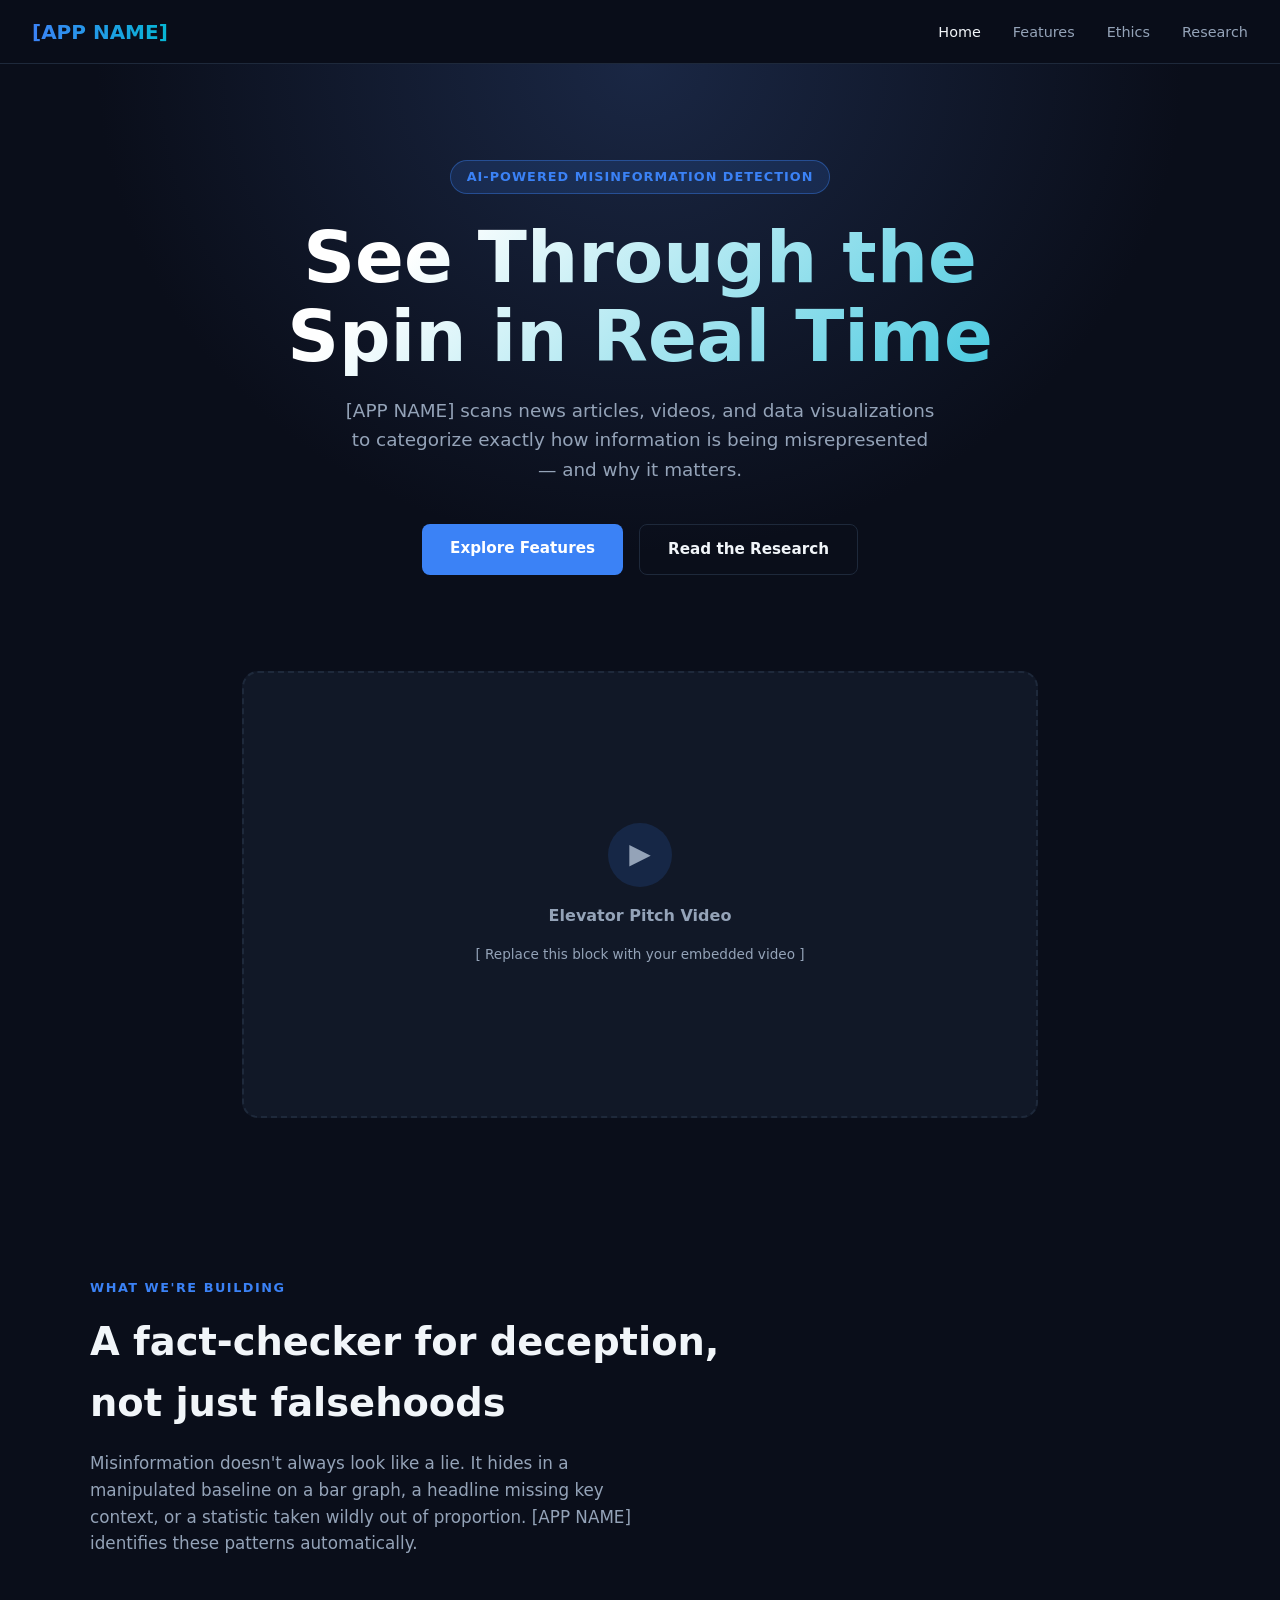
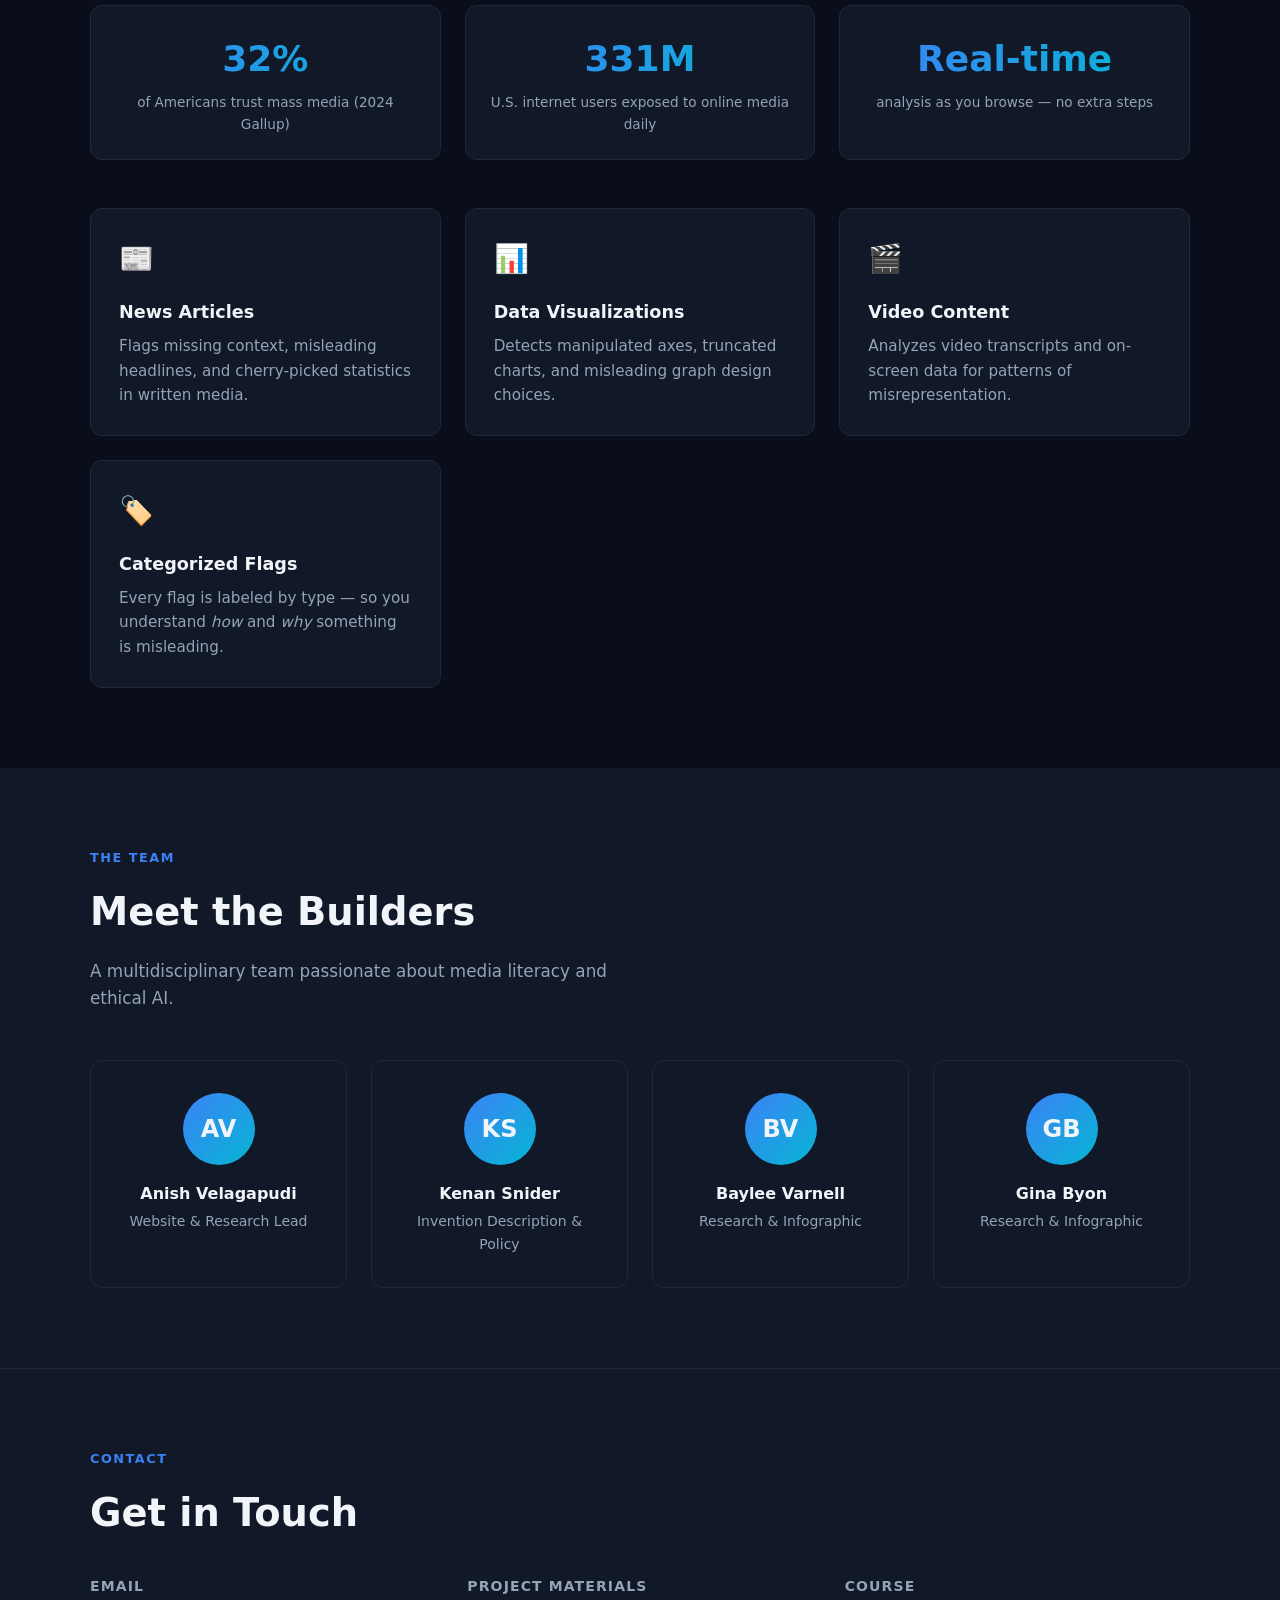
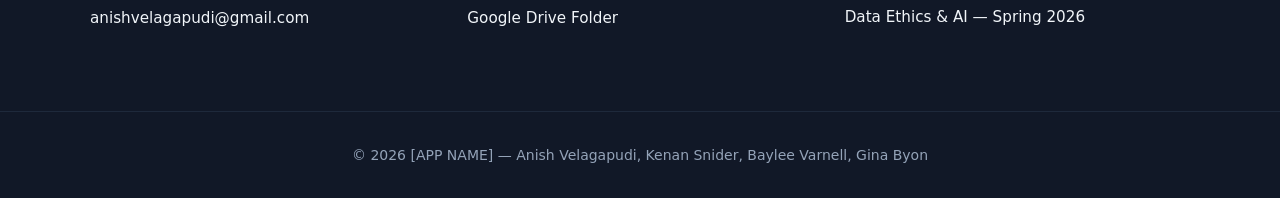
==== index.html @ 16d5914a "first commit" ====
<!DOCTYPE html>
<html lang="en">
<head>
  <meta charset="UTF-8" />
  <meta name="viewport" content="width=device-width, initial-scale=1.0" />
  <title>[APP NAME] — AI-Powered Misinformation Detection</title>
  <link rel="stylesheet" href="style.css" />
</head>
<body>

  <nav>
    <a href="index.html" class="nav-logo">[APP NAME]</a>
    <ul class="nav-links">
      <li><a href="index.html" class="active">Home</a></li>
      <li><a href="features.html">Features</a></li>
      <li><a href="ethics.html">Ethics</a></li>
      <li><a href="research.html">Research</a></li>
    </ul>
  </nav>

  <!-- HERO -->
  <section class="hero">
    <div class="hero-badge">AI-Powered Misinformation Detection</div>
    <h1>See Through the<br>Spin in Real Time</h1>
    <p>
      [APP NAME] scans news articles, videos, and data visualizations to
      categorize exactly how information is being misrepresented — and why it matters.
    </p>
    <div class="btn-group">
      <a href="features.html" class="btn btn-primary">Explore Features</a>
      <a href="research.html" class="btn btn-secondary">Read the Research</a>
    </div>
  </section>

  <!-- ELEVATOR PITCH VIDEO -->
  <div class="video-section">
    <div class="video-placeholder">
      <div class="play-icon">▶</div>
      <p style="font-weight:600;">Elevator Pitch Video</p>
      <p style="font-size:0.85rem;">[ Replace this block with your embedded video ]</p>
    </div>
  </div>

  <!-- PRODUCT DESCRIPTION -->
  <section>
    <div class="section-inner">
      <p class="section-label">What We're Building</p>
      <h2 class="section-title">A fact-checker for deception,<br>not just falsehoods</h2>
      <p class="section-desc">
        Misinformation doesn't always look like a lie. It hides in a manipulated
        baseline on a bar graph, a headline missing key context, or a statistic taken
        wildly out of proportion. [APP NAME] identifies these patterns automatically.
      </p>

      <div class="stats-row">
        <div class="stat-box">
          <div class="stat-num">32%</div>
          <div class="stat-label">of Americans trust mass media (2024 Gallup)</div>
        </div>
        <div class="stat-box">
          <div class="stat-num">331M</div>
          <div class="stat-label">U.S. internet users exposed to online media daily</div>
        </div>
        <div class="stat-box">
          <div class="stat-num">Real-time</div>
          <div class="stat-label">analysis as you browse — no extra steps</div>
        </div>
      </div>

      <div class="card-grid">
        <div class="card">
          <div class="card-icon">📰</div>
          <h3>News Articles</h3>
          <p>Flags missing context, misleading headlines, and cherry-picked statistics in written media.</p>
        </div>
        <div class="card">
          <div class="card-icon">📊</div>
          <h3>Data Visualizations</h3>
          <p>Detects manipulated axes, truncated charts, and misleading graph design choices.</p>
        </div>
        <div class="card">
          <div class="card-icon">🎬</div>
          <h3>Video Content</h3>
          <p>Analyzes video transcripts and on-screen data for patterns of misrepresentation.</p>
        </div>
        <div class="card">
          <div class="card-icon">🏷️</div>
          <h3>Categorized Flags</h3>
          <p>Every flag is labeled by type — so you understand <em>how</em> and <em>why</em> something is misleading.</p>
        </div>
      </div>
    </div>
  </section>

  <!-- TEAM BIOS -->
  <section class="alt-bg">
    <div class="section-inner">
      <p class="section-label">The Team</p>
      <h2 class="section-title">Meet the Builders</h2>
      <p class="section-desc">A multidisciplinary team passionate about media literacy and ethical AI.</p>

      <div class="team-grid">
        <div class="team-card">
          <div class="avatar">AV</div>
          <h3>Anish Velagapudi</h3>
          <p>Website &amp; Research Lead</p>
        </div>
        <div class="team-card">
          <div class="avatar">KS</div>
          <h3>Kenan Snider</h3>
          <p>Invention Description &amp; Policy</p>
        </div>
        <div class="team-card">
          <div class="avatar">BV</div>
          <h3>Baylee Varnell</h3>
          <p>Research &amp; Infographic</p>
        </div>
        <div class="team-card">
          <div class="avatar">GB</div>
          <h3>Gina Byon</h3>
          <p>Research &amp; Infographic</p>
        </div>
      </div>
    </div>
  </section>

  <!-- CONTACT -->
  <section class="contact-section">
    <div class="section-inner">
      <p class="section-label">Contact</p>
      <h2 class="section-title">Get in Touch</h2>
      <div class="contact-grid">
        <div class="contact-item">
          <h4>Email</h4>
          <a href="mailto:anishvelagapudi@gmail.com">anishvelagapudi@gmail.com</a>
        </div>
        <div class="contact-item">
          <h4>Project Materials</h4>
          <a href="https://drive.google.com/drive/folders/1Ko9loLtpDQVarkjyi6mzaonYxxAUZ8Cl?usp=sharing" target="_blank">Google Drive Folder</a>
        </div>
        <div class="contact-item">
          <h4>Course</h4>
          <p>Data Ethics &amp; AI — Spring 2026</p>
        </div>
      </div>
    </div>
  </section>

  <footer>
    <p>&copy; 2026 [APP NAME] — Anish Velagapudi, Kenan Snider, Baylee Varnell, Gina Byon</p>
  </footer>

</body>
</html>
---- style.css ----
* {
  margin: 0;
  padding: 0;
  box-sizing: border-box;
}

:root {
  --bg: #0a0e1a;
  --surface: #111827;
  --surface2: #1e2a3a;
  --accent: #3b82f6;
  --accent2: #06b6d4;
  --text: #f1f5f9;
  --muted: #94a3b8;
  --border: #1e293b;
}

body {
  font-family: 'Segoe UI', system-ui, -apple-system, sans-serif;
  background: var(--bg);
  color: var(--text);
  line-height: 1.6;
}

/* NAV */
nav {
  position: sticky;
  top: 0;
  z-index: 100;
  background: rgba(10, 14, 26, 0.92);
  backdrop-filter: blur(12px);
  border-bottom: 1px solid var(--border);
  display: flex;
  align-items: center;
  justify-content: space-between;
  padding: 0 2rem;
  height: 64px;
}

.nav-logo {
  font-size: 1.25rem;
  font-weight: 700;
  background: linear-gradient(90deg, var(--accent), var(--accent2));
  -webkit-background-clip: text;
  -webkit-text-fill-color: transparent;
  background-clip: text;
  text-decoration: none;
}

.nav-links {
  display: flex;
  gap: 2rem;
  list-style: none;
}

.nav-links a {
  color: var(--muted);
  text-decoration: none;
  font-size: 0.9rem;
  transition: color 0.2s;
}

.nav-links a:hover,
.nav-links a.active {
  color: var(--text);
}

/* HERO */
.hero {
  text-align: center;
  padding: 6rem 2rem 4rem;
  background: radial-gradient(ellipse at top, #1a2744 0%, var(--bg) 60%);
}

.hero-badge {
  display: inline-block;
  background: rgba(59, 130, 246, 0.15);
  border: 1px solid rgba(59, 130, 246, 0.4);
  color: var(--accent);
  font-size: 0.8rem;
  font-weight: 600;
  letter-spacing: 0.08em;
  text-transform: uppercase;
  padding: 0.35rem 1rem;
  border-radius: 99px;
  margin-bottom: 1.5rem;
}

.hero h1 {
  font-size: clamp(2.5rem, 6vw, 4.5rem);
  font-weight: 800;
  line-height: 1.1;
  margin-bottom: 1.25rem;
  background: linear-gradient(135deg, #fff 30%, var(--accent2));
  -webkit-background-clip: text;
  -webkit-text-fill-color: transparent;
  background-clip: text;
}

.hero p {
  font-size: 1.15rem;
  color: var(--muted);
  max-width: 600px;
  margin: 0 auto 2.5rem;
}

.btn-group {
  display: flex;
  gap: 1rem;
  justify-content: center;
  flex-wrap: wrap;
}

.btn {
  display: inline-block;
  padding: 0.75rem 1.75rem;
  border-radius: 8px;
  font-weight: 600;
  font-size: 0.95rem;
  text-decoration: none;
  transition: all 0.2s;
}

.btn-primary {
  background: var(--accent);
  color: #fff;
}

.btn-primary:hover {
  background: #2563eb;
  transform: translateY(-1px);
}

.btn-secondary {
  background: transparent;
  color: var(--text);
  border: 1px solid var(--border);
}

.btn-secondary:hover {
  border-color: var(--accent);
  color: var(--accent);
}

/* VIDEO PLACEHOLDER */
.video-section {
  max-width: 860px;
  margin: 0 auto;
  padding: 2rem 2rem 5rem;
}

.video-placeholder {
  width: 100%;
  aspect-ratio: 16/9;
  background: var(--surface);
  border: 2px dashed var(--border);
  border-radius: 16px;
  display: flex;
  flex-direction: column;
  align-items: center;
  justify-content: center;
  gap: 1rem;
  color: var(--muted);
}

.video-placeholder .play-icon {
  width: 64px;
  height: 64px;
  background: rgba(59, 130, 246, 0.15);
  border-radius: 50%;
  display: flex;
  align-items: center;
  justify-content: center;
  font-size: 1.75rem;
}

/* SECTIONS */
section {
  padding: 5rem 2rem;
}

.section-inner {
  max-width: 1100px;
  margin: 0 auto;
}

.section-label {
  font-size: 0.8rem;
  font-weight: 700;
  letter-spacing: 0.12em;
  text-transform: uppercase;
  color: var(--accent);
  margin-bottom: 0.75rem;
}

.section-title {
  font-size: clamp(1.75rem, 3vw, 2.5rem);
  font-weight: 700;
  margin-bottom: 1rem;
}

.section-desc {
  color: var(--muted);
  max-width: 560px;
  margin-bottom: 3rem;
  font-size: 1.05rem;
}

/* CARDS */
.card-grid {
  display: grid;
  grid-template-columns: repeat(auto-fit, minmax(280px, 1fr));
  gap: 1.5rem;
}

.card {
  background: var(--surface);
  border: 1px solid var(--border);
  border-radius: 12px;
  padding: 1.75rem;
  transition: border-color 0.2s, transform 0.2s;
}

.card:hover {
  border-color: var(--accent);
  transform: translateY(-2px);
}

.card-icon {
  font-size: 1.75rem;
  margin-bottom: 1rem;
}

.card h3 {
  font-size: 1.1rem;
  font-weight: 600;
  margin-bottom: 0.5rem;
}

.card p {
  color: var(--muted);
  font-size: 0.95rem;
}

/* TEAM */
.team-grid {
  display: grid;
  grid-template-columns: repeat(auto-fit, minmax(220px, 1fr));
  gap: 1.5rem;
}

.team-card {
  background: var(--surface);
  border: 1px solid var(--border);
  border-radius: 12px;
  padding: 2rem 1.5rem;
  text-align: center;
}

.avatar {
  width: 72px;
  height: 72px;
  border-radius: 50%;
  background: linear-gradient(135deg, var(--accent), var(--accent2));
  display: flex;
  align-items: center;
  justify-content: center;
  font-size: 1.5rem;
  font-weight: 700;
  margin: 0 auto 1rem;
}

.team-card h3 {
  font-size: 1rem;
  font-weight: 600;
  margin-bottom: 0.25rem;
}

.team-card p {
  color: var(--muted);
  font-size: 0.875rem;
}

/* CONTACT */
.contact-section {
  background: var(--surface);
  border-top: 1px solid var(--border);
}

.contact-grid {
  display: grid;
  grid-template-columns: repeat(auto-fit, minmax(240px, 1fr));
  gap: 2rem;
  margin-top: 2rem;
}

.contact-item h4 {
  font-size: 0.875rem;
  font-weight: 600;
  color: var(--muted);
  text-transform: uppercase;
  letter-spacing: 0.08em;
  margin-bottom: 0.5rem;
}

.contact-item p,
.contact-item a {
  color: var(--text);
  text-decoration: none;
  font-size: 0.95rem;
}

.contact-item a:hover {
  color: var(--accent);
}

/* ALTERNATING SECTIONS */
.alt-bg {
  background: var(--surface);
}

/* PAGE HEADERS */
.page-header {
  padding: 5rem 2rem 3rem;
  background: radial-gradient(ellipse at top, #1a2744 0%, var(--bg) 60%);
  text-align: center;
}

.page-header h1 {
  font-size: clamp(2rem, 4vw, 3rem);
  font-weight: 800;
  margin-bottom: 1rem;
}

.page-header p {
  color: var(--muted);
  max-width: 540px;
  margin: 0 auto;
  font-size: 1.05rem;
}

/* FAQ */
.faq-list {
  display: flex;
  flex-direction: column;
  gap: 1rem;
  max-width: 760px;
}

.faq-item {
  background: var(--surface);
  border: 1px solid var(--border);
  border-radius: 10px;
  padding: 1.5rem;
}

.faq-item h4 {
  font-size: 1rem;
  font-weight: 600;
  margin-bottom: 0.5rem;
}

.faq-item p {
  color: var(--muted);
  font-size: 0.95rem;
}

/* HOW IT WORKS */
.steps {
  display: flex;
  flex-direction: column;
  gap: 1.5rem;
  max-width: 700px;
}

.step {
  display: flex;
  gap: 1.5rem;
  align-items: flex-start;
}

.step-num {
  flex-shrink: 0;
  width: 40px;
  height: 40px;
  border-radius: 50%;
  background: linear-gradient(135deg, var(--accent), var(--accent2));
  display: flex;
  align-items: center;
  justify-content: center;
  font-weight: 700;
  font-size: 0.9rem;
}

.step-content h4 {
  font-size: 1rem;
  font-weight: 600;
  margin-bottom: 0.25rem;
}

.step-content p {
  color: var(--muted);
  font-size: 0.95rem;
}

/* ETHICS */
.ethics-block {
  background: var(--surface);
  border: 1px solid var(--border);
  border-radius: 12px;
  padding: 2rem;
  margin-bottom: 1.5rem;
}

.ethics-block h3 {
  font-size: 1.15rem;
  font-weight: 600;
  margin-bottom: 0.75rem;
}

.ethics-block p {
  color: var(--muted);
  font-size: 0.95rem;
  line-height: 1.7;
}

/* RESEARCH */
.research-content {
  max-width: 800px;
}

.research-content h2 {
  font-size: 1.4rem;
  font-weight: 700;
  margin: 2.5rem 0 0.75rem;
  color: var(--accent2);
}

.research-content h2:first-child {
  margin-top: 0;
}

.research-content p {
  color: var(--muted);
  font-size: 0.975rem;
  line-height: 1.8;
  margin-bottom: 1rem;
}

.research-content a {
  color: var(--accent);
  text-decoration: underline;
}

.research-content .finding-label {
  font-size: 0.75rem;
  font-weight: 700;
  letter-spacing: 0.1em;
  text-transform: uppercase;
  color: var(--accent);
  margin-bottom: 0.4rem;
}

.sources-list {
  list-style: none;
  display: flex;
  flex-direction: column;
  gap: 0.75rem;
}

.sources-list li a {
  color: var(--accent);
  text-decoration: underline;
  font-size: 0.9rem;
  word-break: break-all;
}

/* STAT HIGHLIGHTS */
.stats-row {
  display: grid;
  grid-template-columns: repeat(auto-fit, minmax(180px, 1fr));
  gap: 1.5rem;
  margin: 3rem 0;
}

.stat-box {
  background: var(--surface);
  border: 1px solid var(--border);
  border-radius: 12px;
  padding: 1.5rem;
  text-align: center;
}

.stat-box .stat-num {
  font-size: 2.25rem;
  font-weight: 800;
  background: linear-gradient(90deg, var(--accent), var(--accent2));
  -webkit-background-clip: text;
  -webkit-text-fill-color: transparent;
  background-clip: text;
}

.stat-box .stat-label {
  font-size: 0.85rem;
  color: var(--muted);
  margin-top: 0.25rem;
}

/* FOOTER */
footer {
  background: var(--surface);
  border-top: 1px solid var(--border);
  padding: 2rem;
  text-align: center;
  color: var(--muted);
  font-size: 0.875rem;
}
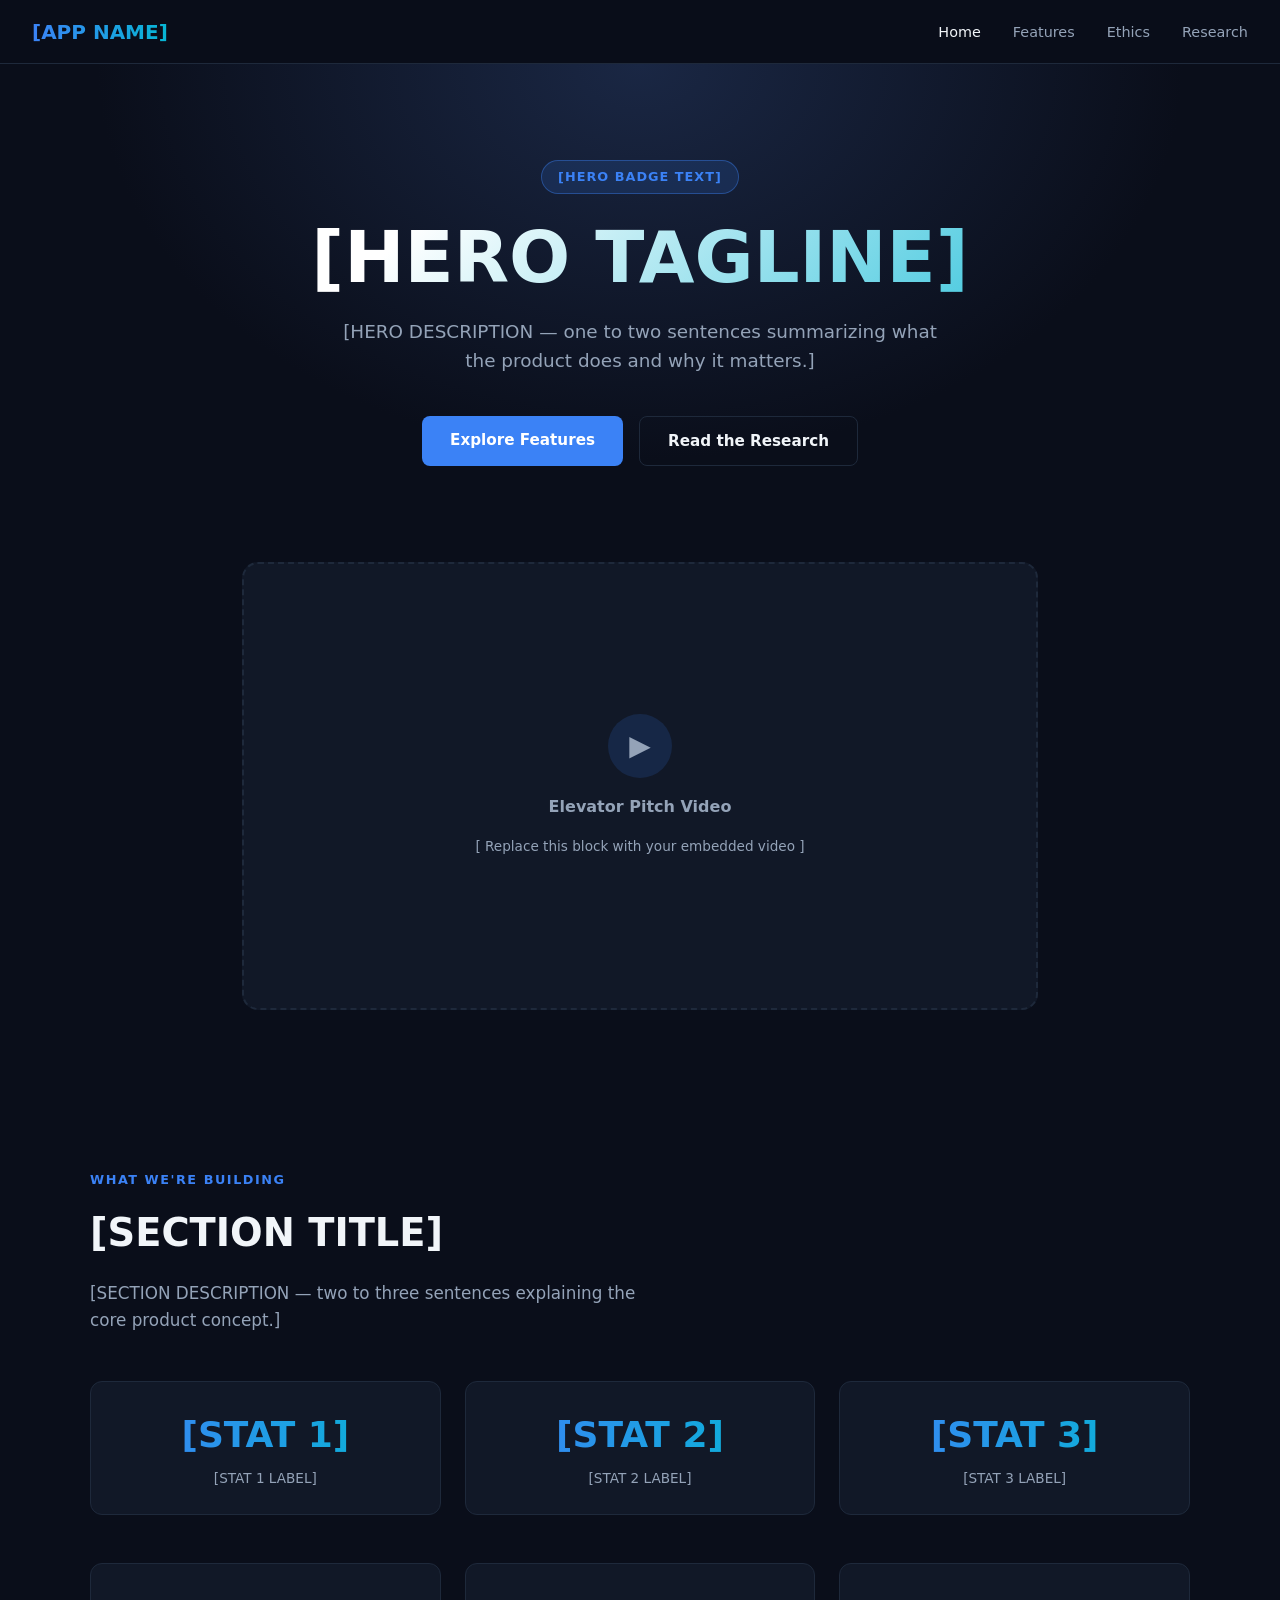
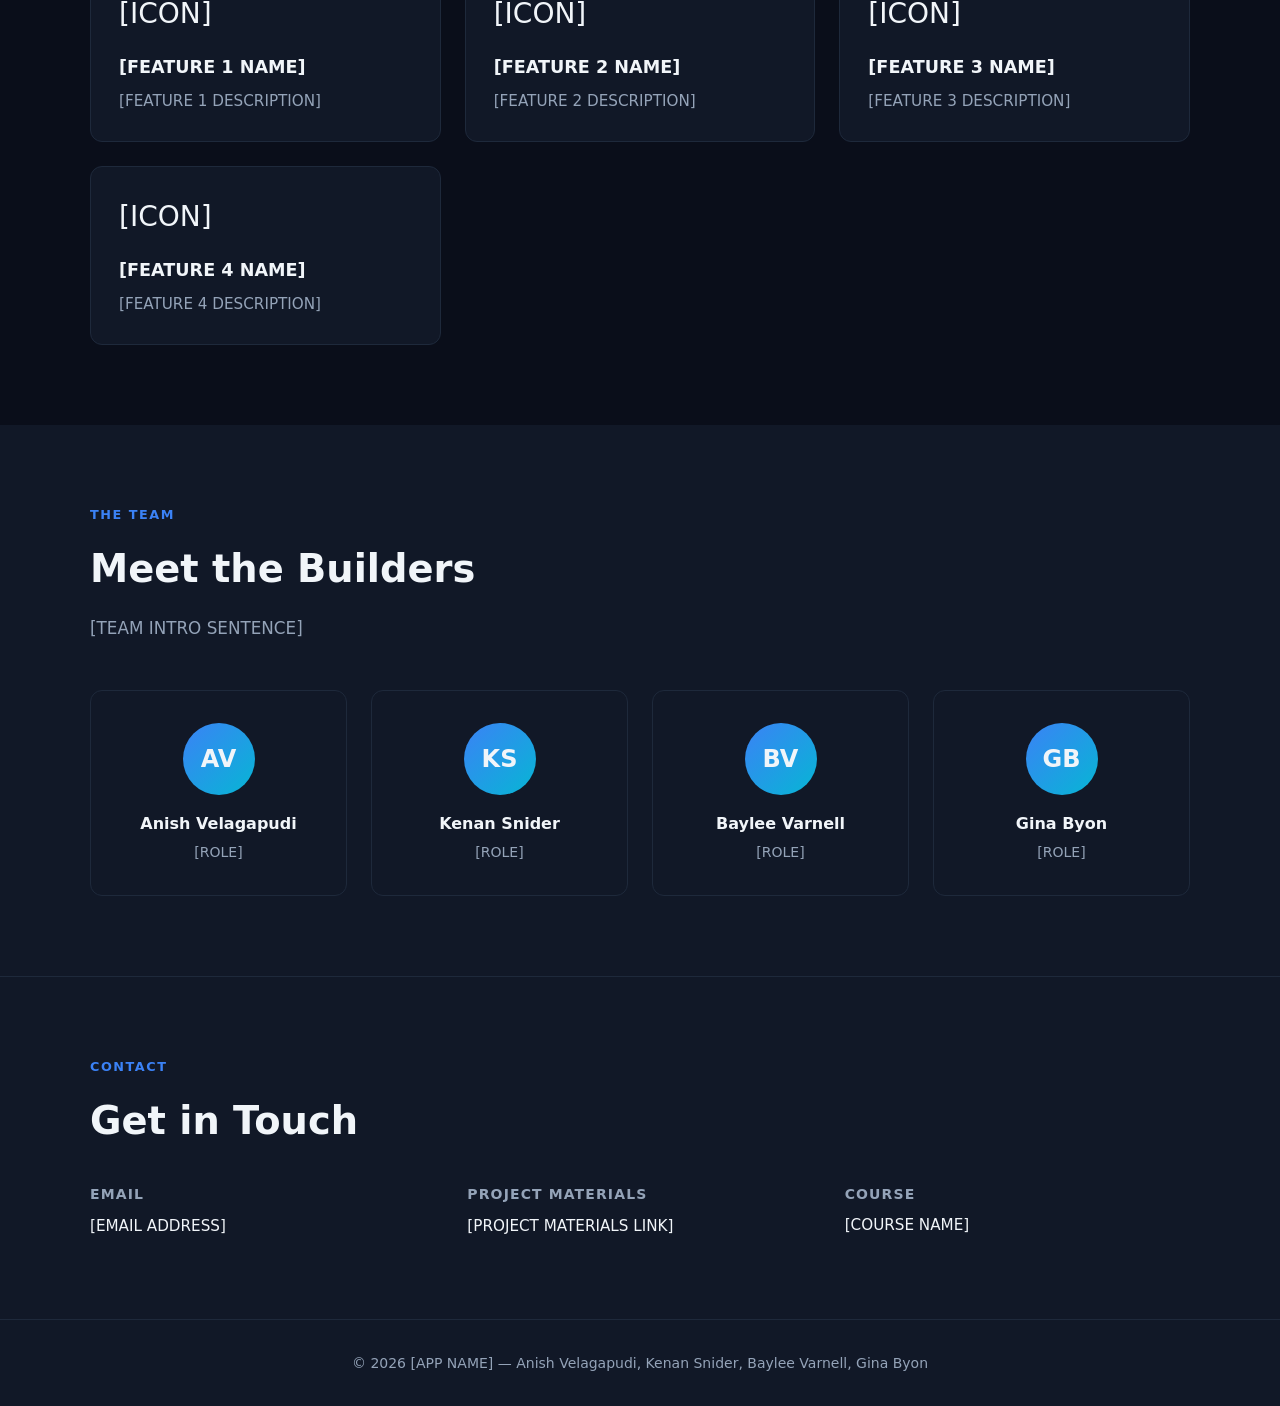
==== commit c4cdc8f4: "Claude Code filled out everything so new commit with it undone" ====
--- a/index.html
+++ b/index.html
@@ -20,12 +20,9 @@
 
   <!-- HERO -->
   <section class="hero">
-    <div class="hero-badge">AI-Powered Misinformation Detection</div>
-    <h1>See Through the<br>Spin in Real Time</h1>
-    <p>
-      [APP NAME] scans news articles, videos, and data visualizations to
-      categorize exactly how information is being misrepresented — and why it matters.
-    </p>
+    <div class="hero-badge">[HERO BADGE TEXT]</div>
+    <h1>[HERO TAGLINE]</h1>
+    <p>[HERO DESCRIPTION — one to two sentences summarizing what the product does and why it matters.]</p>
     <div class="btn-group">
       <a href="features.html" class="btn btn-primary">Explore Features</a>
       <a href="research.html" class="btn btn-secondary">Read the Research</a>
@@ -45,48 +42,46 @@
   <section>
     <div class="section-inner">
       <p class="section-label">What We're Building</p>
-      <h2 class="section-title">A fact-checker for deception,<br>not just falsehoods</h2>
+      <h2 class="section-title">[SECTION TITLE]</h2>
       <p class="section-desc">
-        Misinformation doesn't always look like a lie. It hides in a manipulated
-        baseline on a bar graph, a headline missing key context, or a statistic taken
-        wildly out of proportion. [APP NAME] identifies these patterns automatically.
+        [SECTION DESCRIPTION — two to three sentences explaining the core product concept.]
       </p>
 
       <div class="stats-row">
         <div class="stat-box">
-          <div class="stat-num">32%</div>
-          <div class="stat-label">of Americans trust mass media (2024 Gallup)</div>
+          <div class="stat-num">[STAT 1]</div>
+          <div class="stat-label">[STAT 1 LABEL]</div>
         </div>
         <div class="stat-box">
-          <div class="stat-num">331M</div>
-          <div class="stat-label">U.S. internet users exposed to online media daily</div>
+          <div class="stat-num">[STAT 2]</div>
+          <div class="stat-label">[STAT 2 LABEL]</div>
         </div>
         <div class="stat-box">
-          <div class="stat-num">Real-time</div>
-          <div class="stat-label">analysis as you browse — no extra steps</div>
+          <div class="stat-num">[STAT 3]</div>
+          <div class="stat-label">[STAT 3 LABEL]</div>
         </div>
       </div>
 
       <div class="card-grid">
         <div class="card">
-          <div class="card-icon">📰</div>
-          <h3>News Articles</h3>
-          <p>Flags missing context, misleading headlines, and cherry-picked statistics in written media.</p>
+          <div class="card-icon">[ICON]</div>
+          <h3>[FEATURE 1 NAME]</h3>
+          <p>[FEATURE 1 DESCRIPTION]</p>
         </div>
         <div class="card">
-          <div class="card-icon">📊</div>
-          <h3>Data Visualizations</h3>
-          <p>Detects manipulated axes, truncated charts, and misleading graph design choices.</p>
+          <div class="card-icon">[ICON]</div>
+          <h3>[FEATURE 2 NAME]</h3>
+          <p>[FEATURE 2 DESCRIPTION]</p>
         </div>
         <div class="card">
-          <div class="card-icon">🎬</div>
-          <h3>Video Content</h3>
-          <p>Analyzes video transcripts and on-screen data for patterns of misrepresentation.</p>
+          <div class="card-icon">[ICON]</div>
+          <h3>[FEATURE 3 NAME]</h3>
+          <p>[FEATURE 3 DESCRIPTION]</p>
         </div>
         <div class="card">
-          <div class="card-icon">🏷️</div>
-          <h3>Categorized Flags</h3>
-          <p>Every flag is labeled by type — so you understand <em>how</em> and <em>why</em> something is misleading.</p>
+          <div class="card-icon">[ICON]</div>
+          <h3>[FEATURE 4 NAME]</h3>
+          <p>[FEATURE 4 DESCRIPTION]</p>
         </div>
       </div>
     </div>
@@ -97,28 +92,28 @@
     <div class="section-inner">
       <p class="section-label">The Team</p>
       <h2 class="section-title">Meet the Builders</h2>
-      <p class="section-desc">A multidisciplinary team passionate about media literacy and ethical AI.</p>
+      <p class="section-desc">[TEAM INTRO SENTENCE]</p>
 
       <div class="team-grid">
         <div class="team-card">
           <div class="avatar">AV</div>
           <h3>Anish Velagapudi</h3>
-          <p>Website &amp; Research Lead</p>
+          <p>[ROLE]</p>
         </div>
         <div class="team-card">
           <div class="avatar">KS</div>
           <h3>Kenan Snider</h3>
-          <p>Invention Description &amp; Policy</p>
+          <p>[ROLE]</p>
         </div>
         <div class="team-card">
           <div class="avatar">BV</div>
           <h3>Baylee Varnell</h3>
-          <p>Research &amp; Infographic</p>
+          <p>[ROLE]</p>
         </div>
         <div class="team-card">
           <div class="avatar">GB</div>
           <h3>Gina Byon</h3>
-          <p>Research &amp; Infographic</p>
+          <p>[ROLE]</p>
         </div>
       </div>
     </div>
@@ -132,15 +127,15 @@
       <div class="contact-grid">
         <div class="contact-item">
           <h4>Email</h4>
-          <a href="mailto:anishvelagapudi@gmail.com">anishvelagapudi@gmail.com</a>
+          <a href="mailto:[EMAIL ADDRESS]">[EMAIL ADDRESS]</a>
         </div>
         <div class="contact-item">
           <h4>Project Materials</h4>
-          <a href="https://drive.google.com/drive/folders/1Ko9loLtpDQVarkjyi6mzaonYxxAUZ8Cl?usp=sharing" target="_blank">Google Drive Folder</a>
+          <a href="#" target="_blank">[PROJECT MATERIALS LINK]</a>
         </div>
         <div class="contact-item">
           <h4>Course</h4>
-          <p>Data Ethics &amp; AI — Spring 2026</p>
+          <p>[COURSE NAME]</p>
         </div>
       </div>
     </div>
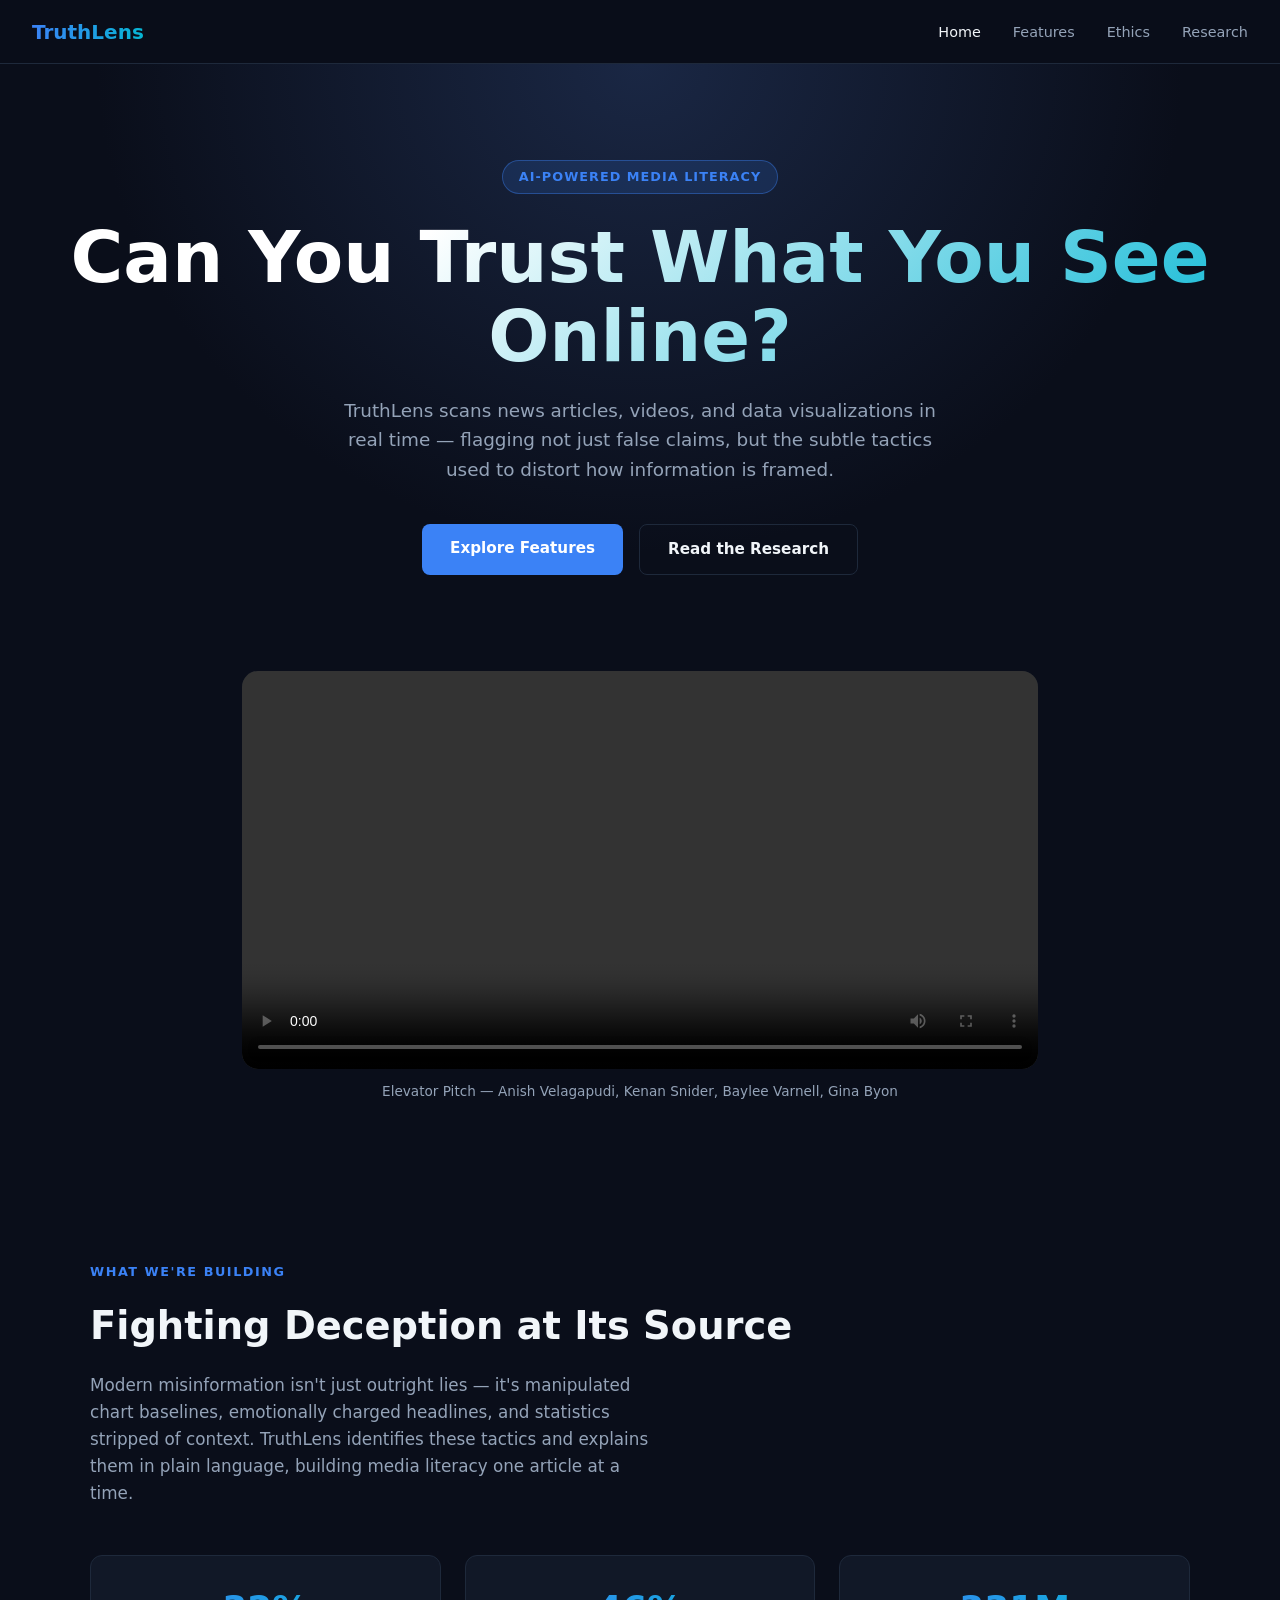
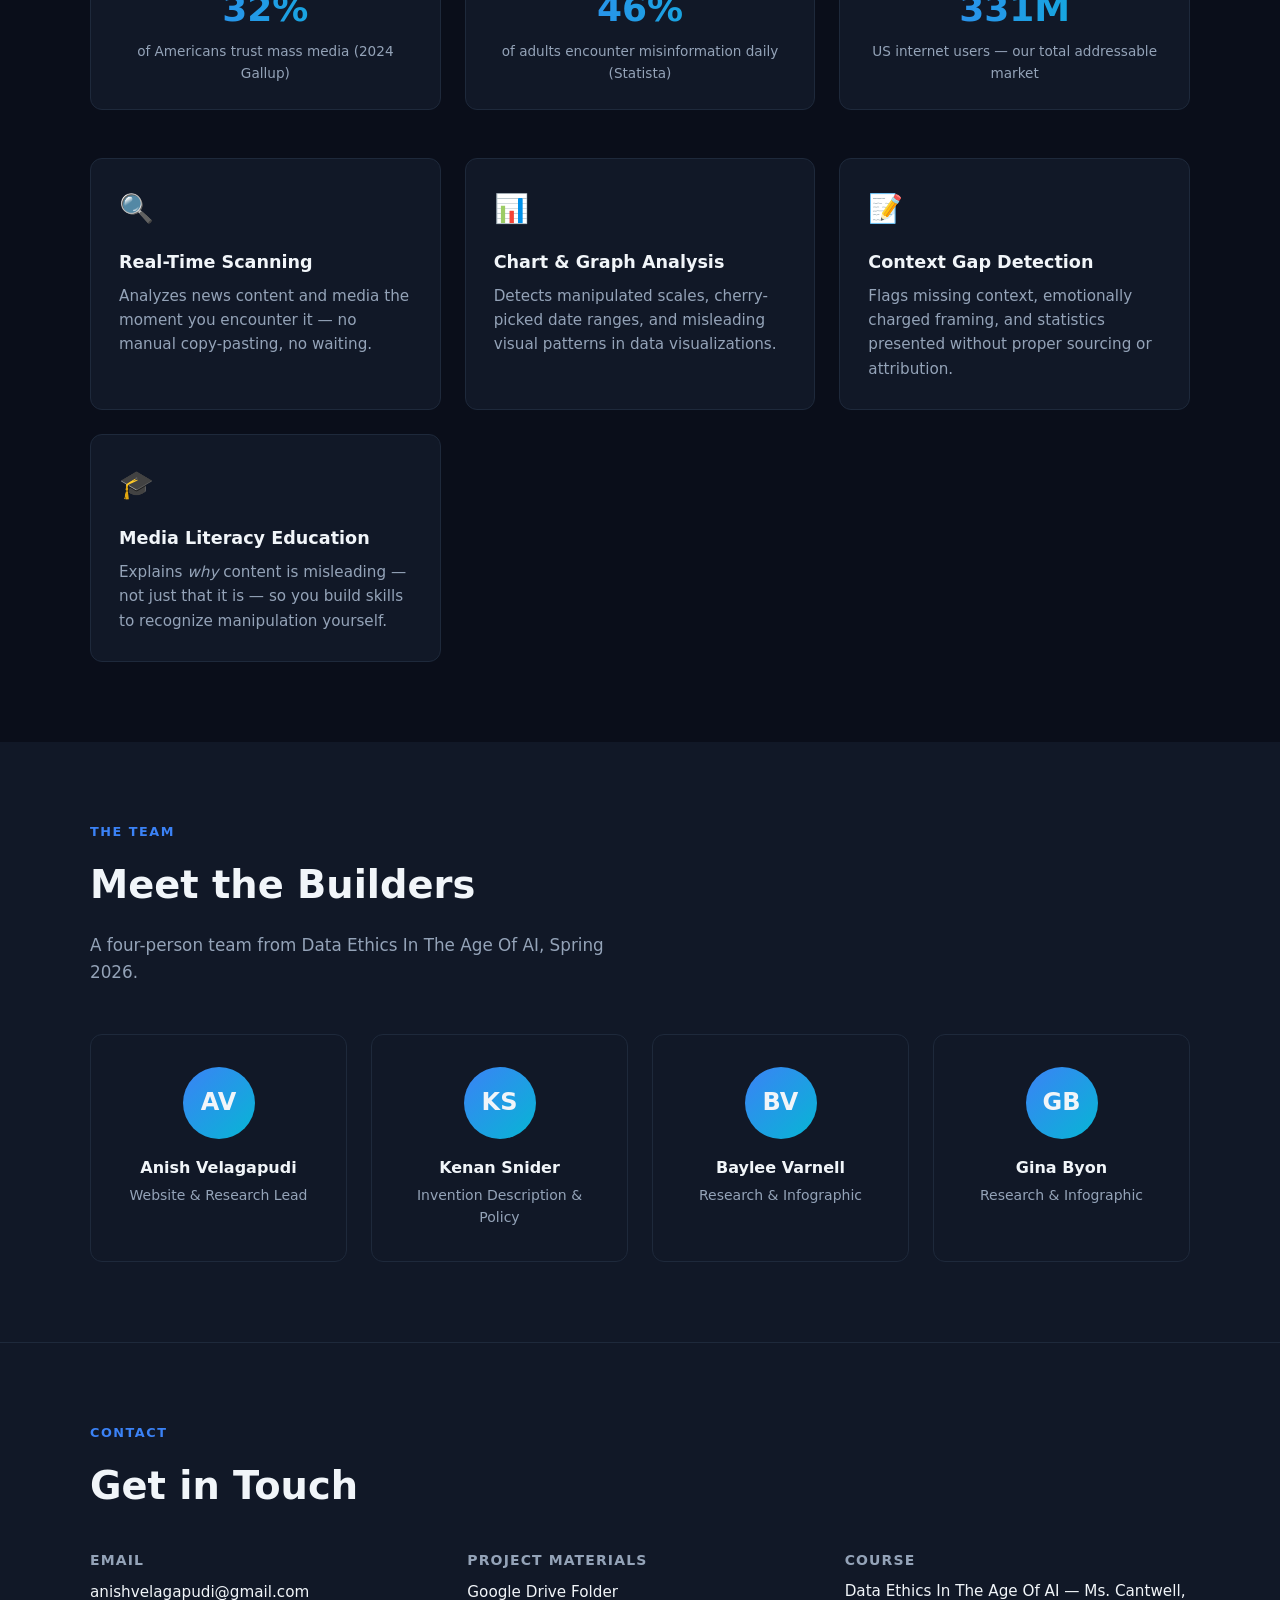
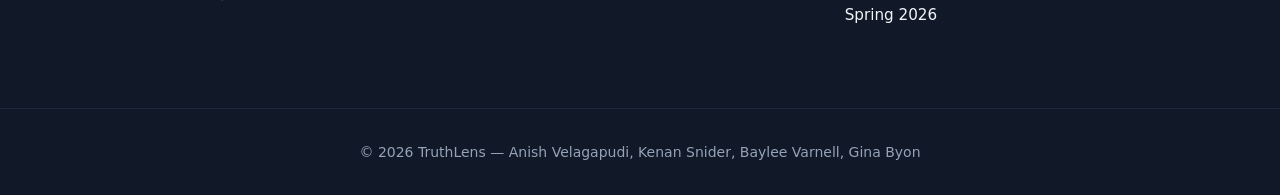
==== commit 10665767: "Unadded files as well as updated website" ====
--- a/index.html
+++ b/index.html
@@ -3,13 +3,13 @@
 <head>
   <meta charset="UTF-8" />
   <meta name="viewport" content="width=device-width, initial-scale=1.0" />
-  <title>[APP NAME] — AI-Powered Misinformation Detection</title>
+  <title>TruthLens — AI-Powered Misinformation Detection</title>
   <link rel="stylesheet" href="style.css" />
 </head>
 <body>
 
   <nav>
-    <a href="index.html" class="nav-logo">[APP NAME]</a>
+    <a href="index.html" class="nav-logo">TruthLens</a>
     <ul class="nav-links">
       <li><a href="index.html" class="active">Home</a></li>
       <li><a href="features.html">Features</a></li>
@@ -20,9 +20,9 @@
 
   <!-- HERO -->
   <section class="hero">
-    <div class="hero-badge">[HERO BADGE TEXT]</div>
-    <h1>[HERO TAGLINE]</h1>
-    <p>[HERO DESCRIPTION — one to two sentences summarizing what the product does and why it matters.]</p>
+    <div class="hero-badge">AI-Powered Media Literacy</div>
+    <h1>Can You Trust What You See Online?</h1>
+    <p>TruthLens scans news articles, videos, and data visualizations in real time — flagging not just false claims, but the subtle tactics used to distort how information is framed.</p>
     <div class="btn-group">
       <a href="features.html" class="btn btn-primary">Explore Features</a>
       <a href="research.html" class="btn btn-secondary">Read the Research</a>
@@ -31,57 +31,57 @@
 
   <!-- ELEVATOR PITCH VIDEO -->
   <div class="video-section">
-    <div class="video-placeholder">
-      <div class="play-icon">▶</div>
-      <p style="font-weight:600;">Elevator Pitch Video</p>
-      <p style="font-size:0.85rem;">[ Replace this block with your embedded video ]</p>
-    </div>
+    <video class="pitch-video" controls preload="metadata">
+      <source src="elevator-pitch.mp4" type="video/mp4" />
+      Your browser does not support HTML5 video.
+    </video>
+    <p class="video-caption">Elevator Pitch — Anish Velagapudi, Kenan Snider, Baylee Varnell, Gina Byon</p>
   </div>
 
   <!-- PRODUCT DESCRIPTION -->
   <section>
     <div class="section-inner">
       <p class="section-label">What We're Building</p>
-      <h2 class="section-title">[SECTION TITLE]</h2>
+      <h2 class="section-title">Fighting Deception at Its Source</h2>
       <p class="section-desc">
-        [SECTION DESCRIPTION — two to three sentences explaining the core product concept.]
+        Modern misinformation isn't just outright lies — it's manipulated chart baselines, emotionally charged headlines, and statistics stripped of context. TruthLens identifies these tactics and explains them in plain language, building media literacy one article at a time.
       </p>
 
       <div class="stats-row">
         <div class="stat-box">
-          <div class="stat-num">[STAT 1]</div>
-          <div class="stat-label">[STAT 1 LABEL]</div>
+          <div class="stat-num">32%</div>
+          <div class="stat-label">of Americans trust mass media (2024 Gallup)</div>
         </div>
         <div class="stat-box">
-          <div class="stat-num">[STAT 2]</div>
-          <div class="stat-label">[STAT 2 LABEL]</div>
+          <div class="stat-num">46%</div>
+          <div class="stat-label">of adults encounter misinformation daily (Statista)</div>
         </div>
         <div class="stat-box">
-          <div class="stat-num">[STAT 3]</div>
-          <div class="stat-label">[STAT 3 LABEL]</div>
+          <div class="stat-num">331M</div>
+          <div class="stat-label">US internet users — our total addressable market</div>
         </div>
       </div>
 
       <div class="card-grid">
         <div class="card">
-          <div class="card-icon">[ICON]</div>
-          <h3>[FEATURE 1 NAME]</h3>
-          <p>[FEATURE 1 DESCRIPTION]</p>
+          <div class="card-icon">🔍</div>
+          <h3>Real-Time Scanning</h3>
+          <p>Analyzes news content and media the moment you encounter it — no manual copy-pasting, no waiting.</p>
         </div>
         <div class="card">
-          <div class="card-icon">[ICON]</div>
-          <h3>[FEATURE 2 NAME]</h3>
-          <p>[FEATURE 2 DESCRIPTION]</p>
+          <div class="card-icon">📊</div>
+          <h3>Chart & Graph Analysis</h3>
+          <p>Detects manipulated scales, cherry-picked date ranges, and misleading visual patterns in data visualizations.</p>
         </div>
         <div class="card">
-          <div class="card-icon">[ICON]</div>
-          <h3>[FEATURE 3 NAME]</h3>
-          <p>[FEATURE 3 DESCRIPTION]</p>
+          <div class="card-icon">📝</div>
+          <h3>Context Gap Detection</h3>
+          <p>Flags missing context, emotionally charged framing, and statistics presented without proper sourcing or attribution.</p>
         </div>
         <div class="card">
-          <div class="card-icon">[ICON]</div>
-          <h3>[FEATURE 4 NAME]</h3>
-          <p>[FEATURE 4 DESCRIPTION]</p>
+          <div class="card-icon">🎓</div>
+          <h3>Media Literacy Education</h3>
+          <p>Explains <em>why</em> content is misleading — not just that it is — so you build skills to recognize manipulation yourself.</p>
         </div>
       </div>
     </div>
@@ -92,28 +92,28 @@
     <div class="section-inner">
       <p class="section-label">The Team</p>
       <h2 class="section-title">Meet the Builders</h2>
-      <p class="section-desc">[TEAM INTRO SENTENCE]</p>
+      <p class="section-desc">A four-person team from Data Ethics In The Age Of AI, Spring 2026.</p>
 
       <div class="team-grid">
         <div class="team-card">
           <div class="avatar">AV</div>
           <h3>Anish Velagapudi</h3>
-          <p>[ROLE]</p>
+          <p>Website &amp; Research Lead</p>
         </div>
         <div class="team-card">
           <div class="avatar">KS</div>
           <h3>Kenan Snider</h3>
-          <p>[ROLE]</p>
+          <p>Invention Description &amp; Policy</p>
         </div>
         <div class="team-card">
           <div class="avatar">BV</div>
           <h3>Baylee Varnell</h3>
-          <p>[ROLE]</p>
+          <p>Research &amp; Infographic</p>
         </div>
         <div class="team-card">
           <div class="avatar">GB</div>
           <h3>Gina Byon</h3>
-          <p>[ROLE]</p>
+          <p>Research &amp; Infographic</p>
         </div>
       </div>
     </div>
@@ -127,22 +127,22 @@
       <div class="contact-grid">
         <div class="contact-item">
           <h4>Email</h4>
-          <a href="mailto:[EMAIL ADDRESS]">[EMAIL ADDRESS]</a>
+          <a href="mailto:anishvelagapudi@gmail.com">anishvelagapudi@gmail.com</a>
         </div>
         <div class="contact-item">
           <h4>Project Materials</h4>
-          <a href="#" target="_blank">[PROJECT MATERIALS LINK]</a>
+          <a href="https://drive.google.com/drive/folders/1Ko9loLtpDQVarkjyi6mzaonYxxAUZ8Cl?usp=sharing" target="_blank">Google Drive Folder</a>
         </div>
         <div class="contact-item">
           <h4>Course</h4>
-          <p>[COURSE NAME]</p>
+          <p>Data Ethics In The Age Of AI — Ms. Cantwell, Spring 2026</p>
         </div>
       </div>
     </div>
   </section>
 
   <footer>
-    <p>&copy; 2026 [APP NAME] — Anish Velagapudi, Kenan Snider, Baylee Varnell, Gina Byon</p>
+    <p>&copy; 2026 TruthLens — Anish Velagapudi, Kenan Snider, Baylee Varnell, Gina Byon</p>
   </footer>
 
 </body>
--- a/style.css
+++ b/style.css
@@ -142,36 +142,25 @@
   color: var(--accent);
 }
 
-/* VIDEO PLACEHOLDER */
+/* VIDEO */
 .video-section {
   max-width: 860px;
   margin: 0 auto;
   padding: 2rem 2rem 5rem;
 }
 
-.video-placeholder {
+.pitch-video {
   width: 100%;
-  aspect-ratio: 16/9;
-  background: var(--surface);
-  border: 2px dashed var(--border);
   border-radius: 16px;
-  display: flex;
-  flex-direction: column;
-  align-items: center;
-  justify-content: center;
-  gap: 1rem;
-  color: var(--muted);
-}
-
-.video-placeholder .play-icon {
-  width: 64px;
-  height: 64px;
-  background: rgba(59, 130, 246, 0.15);
-  border-radius: 50%;
-  display: flex;
-  align-items: center;
-  justify-content: center;
-  font-size: 1.75rem;
+  background: var(--surface);
+  display: block;
+}
+
+.video-caption {
+  text-align: center;
+  color: var(--muted);
+  font-size: 0.85rem;
+  margin-top: 0.75rem;
 }
 
 /* SECTIONS */
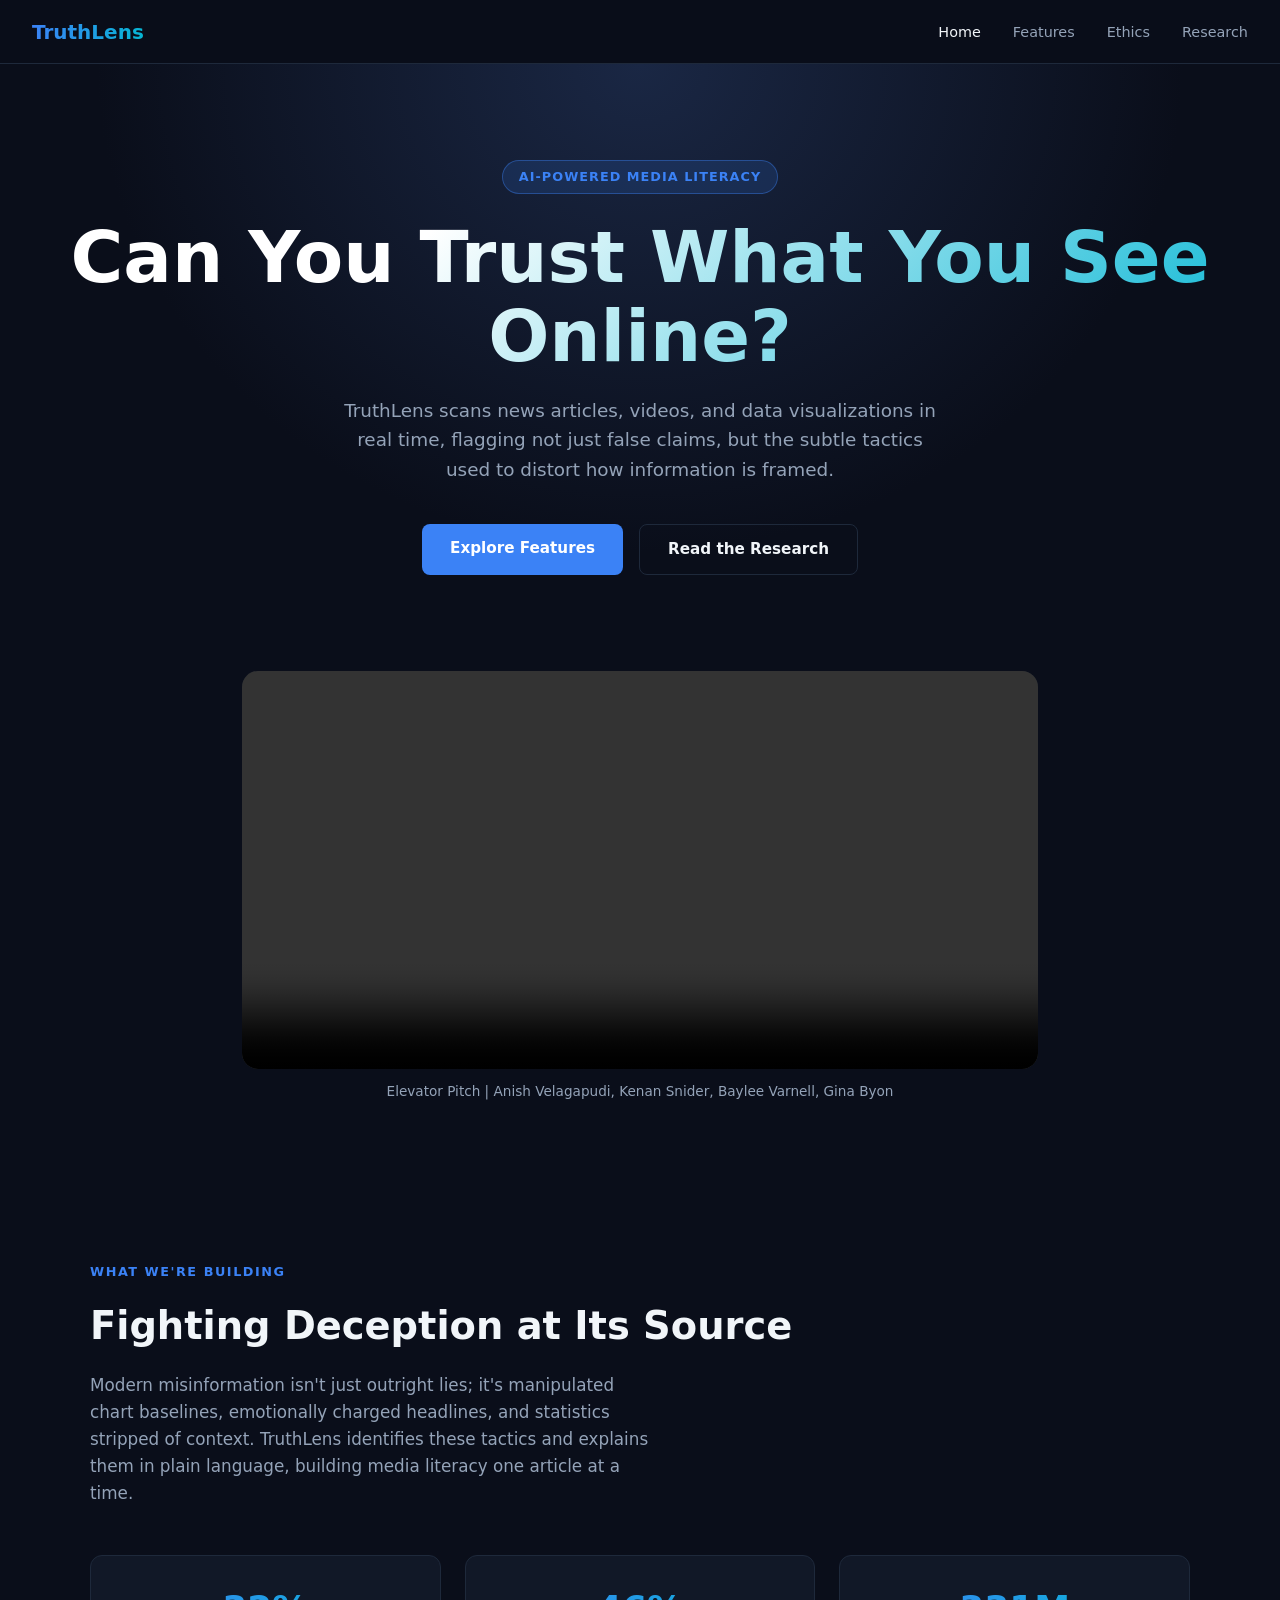
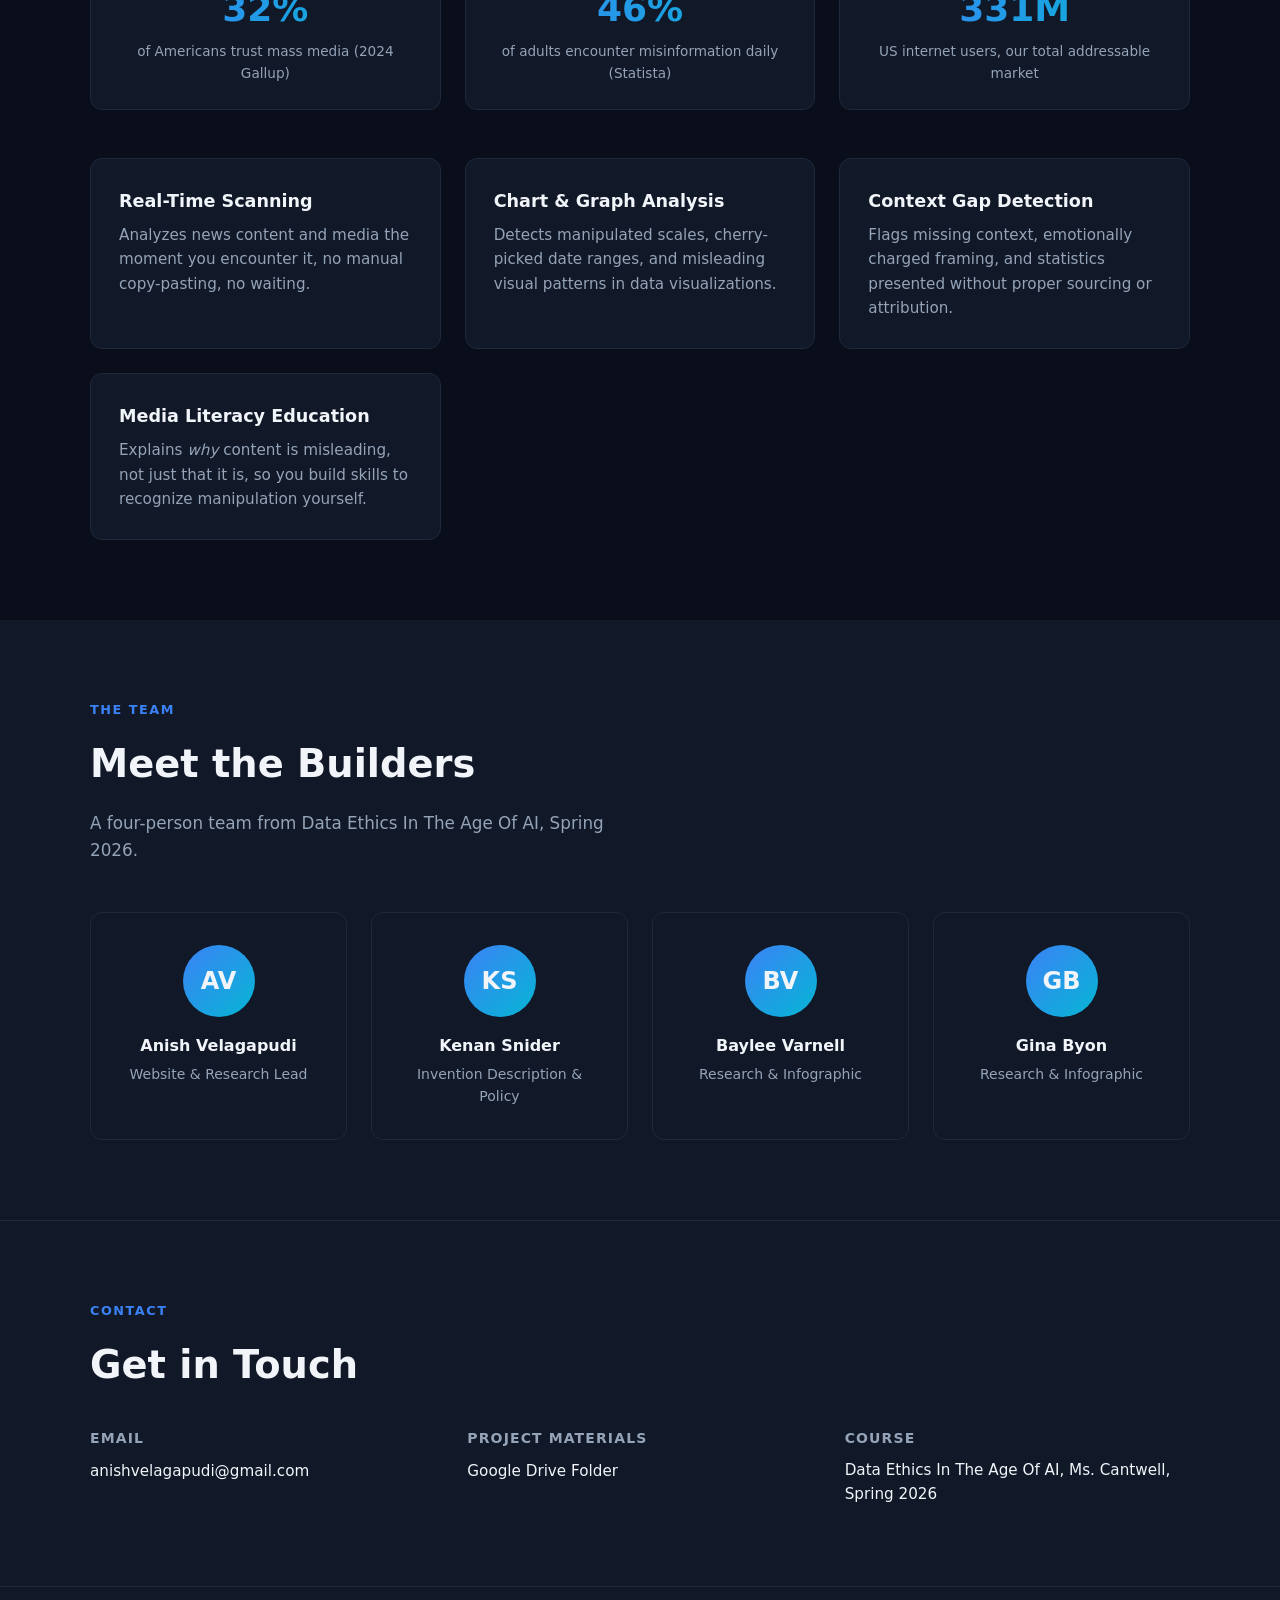
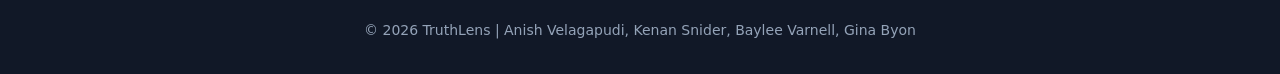
==== commit 7847cb21: "Even better website" ====
--- a/index.html
+++ b/index.html
@@ -3,7 +3,7 @@
 <head>
   <meta charset="UTF-8" />
   <meta name="viewport" content="width=device-width, initial-scale=1.0" />
-  <title>TruthLens — AI-Powered Misinformation Detection</title>
+  <title>TruthLens: AI-Powered Misinformation Detection</title>
   <link rel="stylesheet" href="style.css" />
 </head>
 <body>
@@ -22,7 +22,7 @@
   <section class="hero">
     <div class="hero-badge">AI-Powered Media Literacy</div>
     <h1>Can You Trust What You See Online?</h1>
-    <p>TruthLens scans news articles, videos, and data visualizations in real time — flagging not just false claims, but the subtle tactics used to distort how information is framed.</p>
+    <p>TruthLens scans news articles, videos, and data visualizations in real time, flagging not just false claims, but the subtle tactics used to distort how information is framed.</p>
     <div class="btn-group">
       <a href="features.html" class="btn btn-primary">Explore Features</a>
       <a href="research.html" class="btn btn-secondary">Read the Research</a>
@@ -35,7 +35,7 @@
       <source src="elevator-pitch.mp4" type="video/mp4" />
       Your browser does not support HTML5 video.
     </video>
-    <p class="video-caption">Elevator Pitch — Anish Velagapudi, Kenan Snider, Baylee Varnell, Gina Byon</p>
+    <p class="video-caption">Elevator Pitch | Anish Velagapudi, Kenan Snider, Baylee Varnell, Gina Byon</p>
   </div>
 
   <!-- PRODUCT DESCRIPTION -->
@@ -44,7 +44,7 @@
       <p class="section-label">What We're Building</p>
       <h2 class="section-title">Fighting Deception at Its Source</h2>
       <p class="section-desc">
-        Modern misinformation isn't just outright lies — it's manipulated chart baselines, emotionally charged headlines, and statistics stripped of context. TruthLens identifies these tactics and explains them in plain language, building media literacy one article at a time.
+        Modern misinformation isn't just outright lies; it's manipulated chart baselines, emotionally charged headlines, and statistics stripped of context. TruthLens identifies these tactics and explains them in plain language, building media literacy one article at a time.
       </p>
 
       <div class="stats-row">
@@ -58,30 +58,26 @@
         </div>
         <div class="stat-box">
           <div class="stat-num">331M</div>
-          <div class="stat-label">US internet users — our total addressable market</div>
+          <div class="stat-label">US internet users, our total addressable market</div>
         </div>
       </div>
 
       <div class="card-grid">
         <div class="card">
-          <div class="card-icon">🔍</div>
           <h3>Real-Time Scanning</h3>
-          <p>Analyzes news content and media the moment you encounter it — no manual copy-pasting, no waiting.</p>
+          <p>Analyzes news content and media the moment you encounter it, no manual copy-pasting, no waiting.</p>
         </div>
         <div class="card">
-          <div class="card-icon">📊</div>
-          <h3>Chart & Graph Analysis</h3>
+          <h3>Chart &amp; Graph Analysis</h3>
           <p>Detects manipulated scales, cherry-picked date ranges, and misleading visual patterns in data visualizations.</p>
         </div>
         <div class="card">
-          <div class="card-icon">📝</div>
           <h3>Context Gap Detection</h3>
           <p>Flags missing context, emotionally charged framing, and statistics presented without proper sourcing or attribution.</p>
         </div>
         <div class="card">
-          <div class="card-icon">🎓</div>
           <h3>Media Literacy Education</h3>
-          <p>Explains <em>why</em> content is misleading — not just that it is — so you build skills to recognize manipulation yourself.</p>
+          <p>Explains <em>why</em> content is misleading, not just that it is, so you build skills to recognize manipulation yourself.</p>
         </div>
       </div>
     </div>
@@ -135,14 +131,14 @@
         </div>
         <div class="contact-item">
           <h4>Course</h4>
-          <p>Data Ethics In The Age Of AI — Ms. Cantwell, Spring 2026</p>
+          <p>Data Ethics In The Age Of AI, Ms. Cantwell, Spring 2026</p>
         </div>
       </div>
     </div>
   </section>
 
   <footer>
-    <p>&copy; 2026 TruthLens — Anish Velagapudi, Kenan Snider, Baylee Varnell, Gina Byon</p>
+    <p>&copy; 2026 TruthLens | Anish Velagapudi, Kenan Snider, Baylee Varnell, Gina Byon</p>
   </footer>
 
 </body>
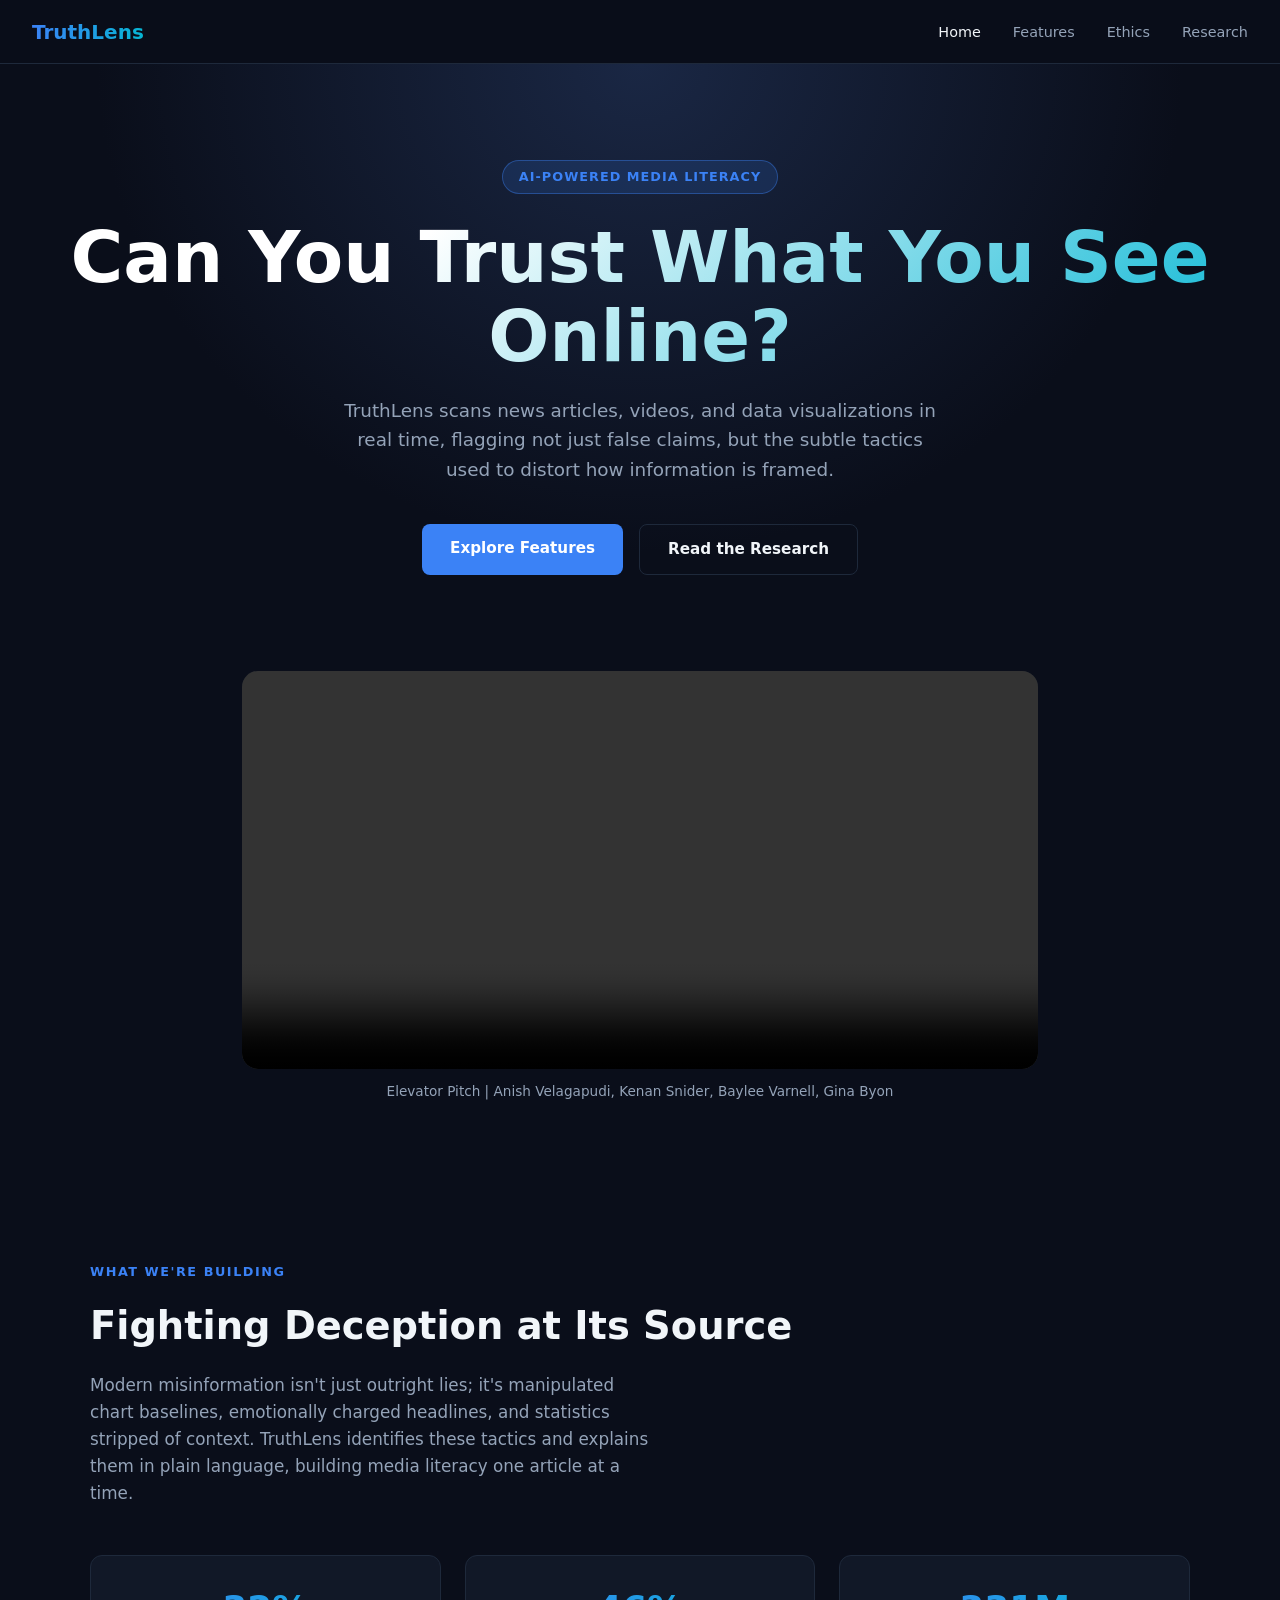
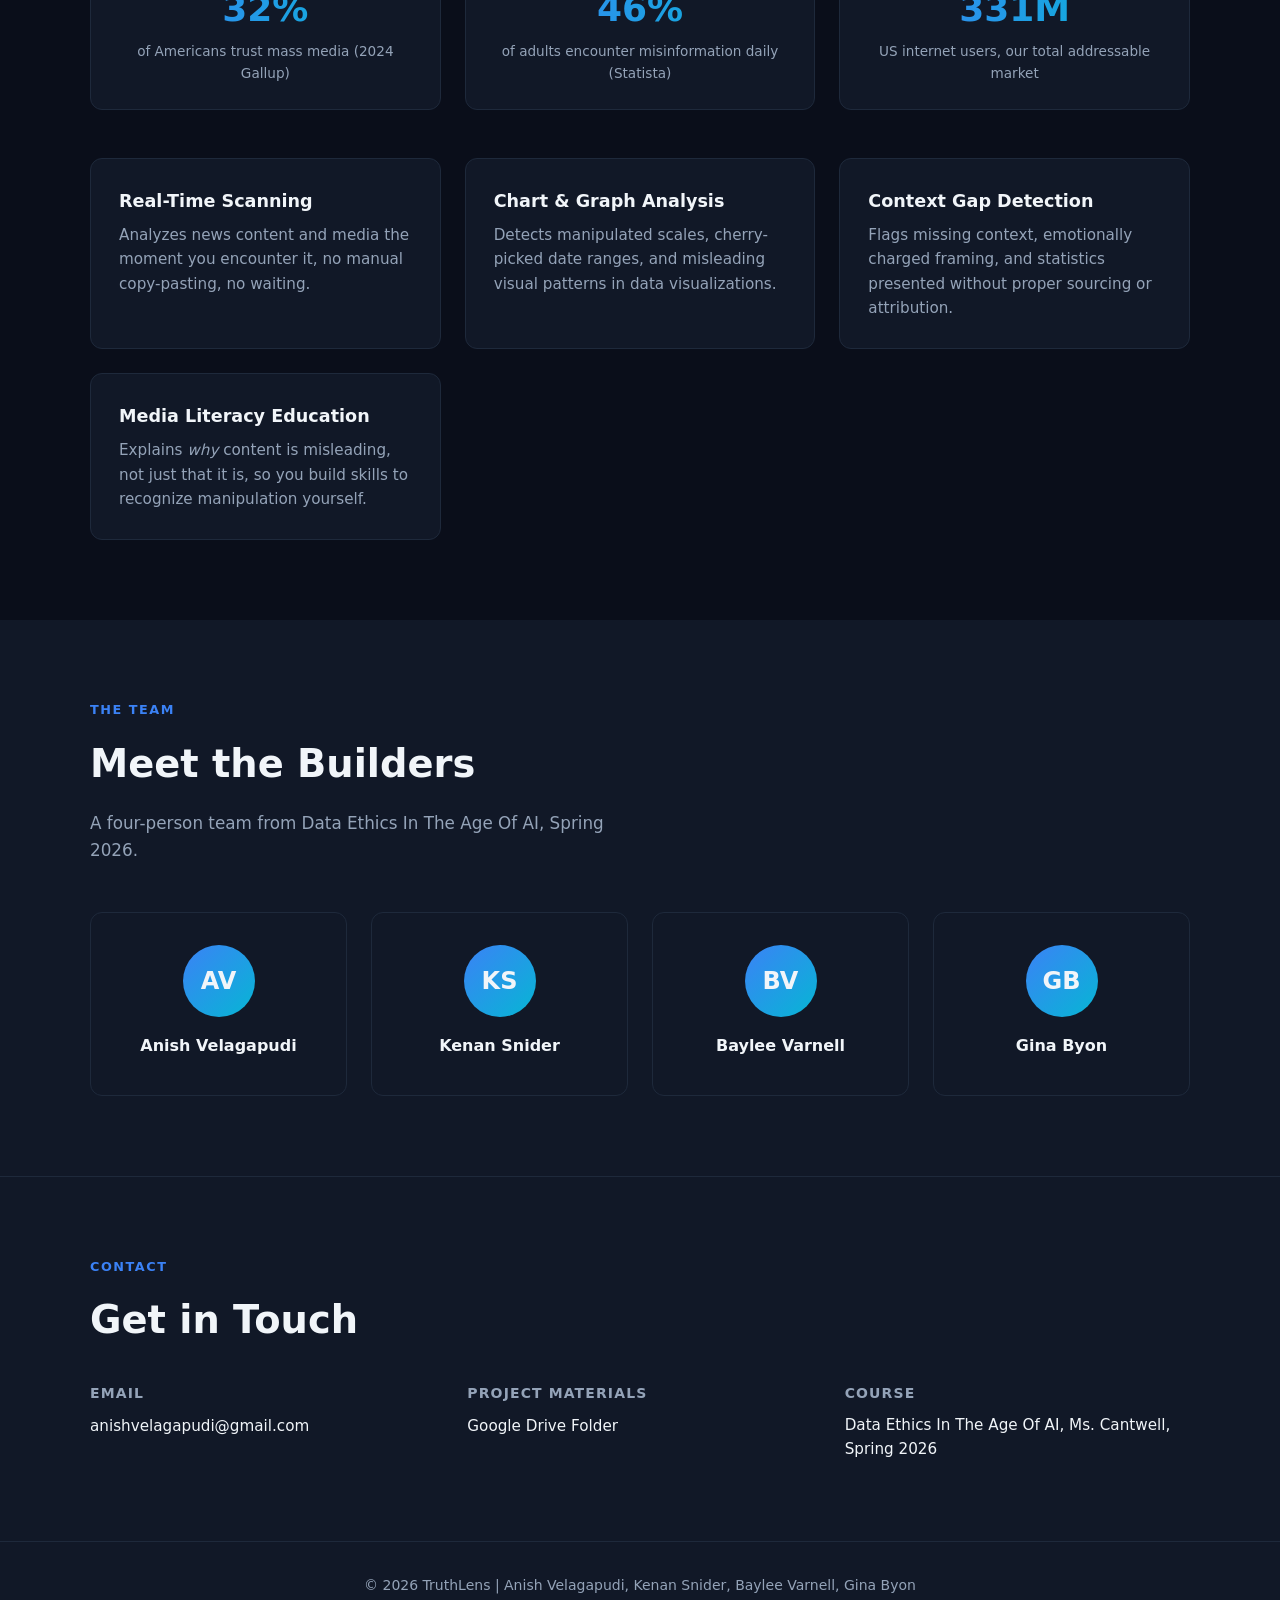
==== commit 786b649e: "Roles removed from index page" ====
--- a/index.html
+++ b/index.html
@@ -94,22 +94,18 @@
         <div class="team-card">
           <div class="avatar">AV</div>
           <h3>Anish Velagapudi</h3>
-          <p>Website &amp; Research Lead</p>
         </div>
         <div class="team-card">
           <div class="avatar">KS</div>
           <h3>Kenan Snider</h3>
-          <p>Invention Description &amp; Policy</p>
         </div>
         <div class="team-card">
           <div class="avatar">BV</div>
           <h3>Baylee Varnell</h3>
-          <p>Research &amp; Infographic</p>
         </div>
         <div class="team-card">
           <div class="avatar">GB</div>
           <h3>Gina Byon</h3>
-          <p>Research &amp; Infographic</p>
         </div>
       </div>
     </div>
